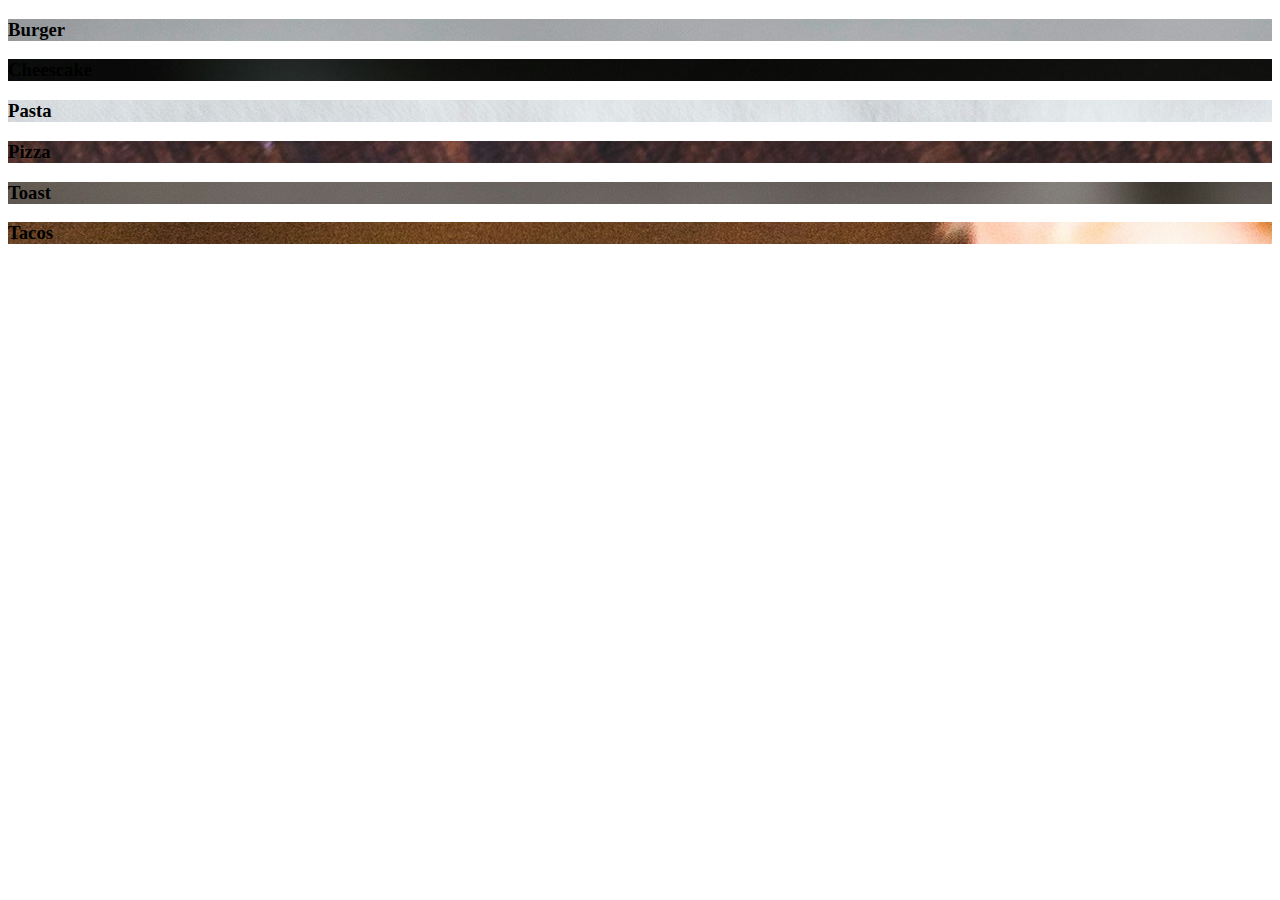
==== expanding.html @ 9feb0663 "Tue, Feb 27, 2024, 10:04 AM -08:00" ====
<!DOCTYPE html>
<html lang="en">
    <head>
        <title>Expanding</title>
        <link rel="stylesheet" href="css/expanding.css">
    </head>
    <body>
        <div class="container">
            <div class="panel" style="background-image: url('css/images/burger.jpg')">
                <h3>Burger</h3>
            </div>
            <div class="panel" style="background-image: url('css/images/cheescake.jpg')">
                <h3>Cheescake</h3>
            </div>
            <div class="panel" style="background-image: url('css/images/pasta.jpg')">
                <h3>Pasta</h3>
            </div>
            <div class="panel" style="background-image: url('css/images/pizza.jpg')">
                <h3>Pizza</h3>
            </div>
            <div class="panel" style="background-image: url('css/images/toast.jpg')">
                <h3>Toast</h3>
            </div>
                <div class="panel" style="background-image: url('css/images/tacos.jpg')">
            <h3>Tacos</h3>
            </div>
    </body>
</html>
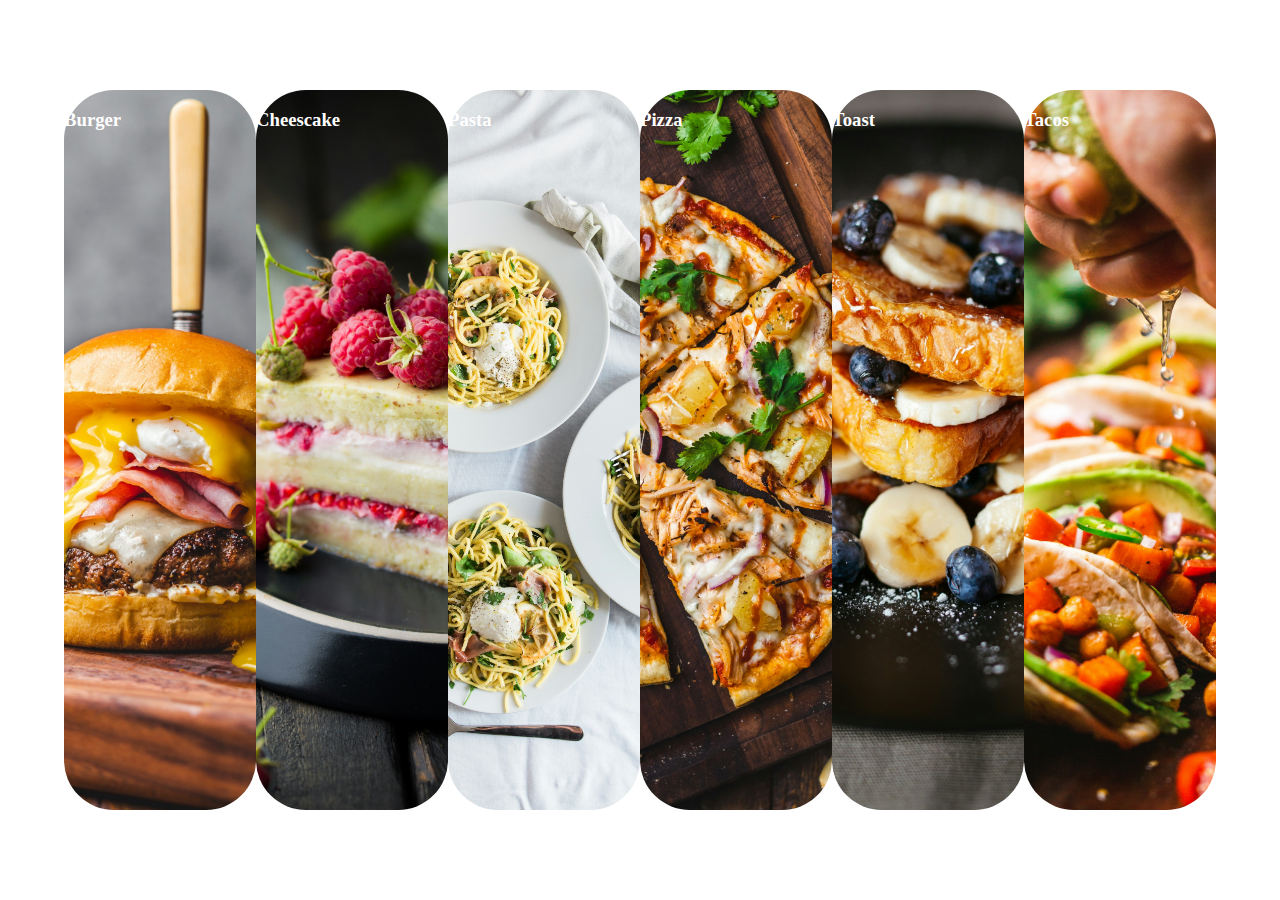
==== commit d4550186: "Tue, Feb 27, 2024, 10:24 AM -08:00" ====
--- a/expanding.html
+++ b/expanding.html
@@ -21,8 +21,9 @@
             <div class="panel" style="background-image: url('css/images/toast.jpg')">
                 <h3>Toast</h3>
             </div>
-                <div class="panel" style="background-image: url('css/images/tacos.jpg')">
-            <h3>Tacos</h3>
+            <div class="panel" style="background-image: url('css/images/tacos.jpg')">
+                <h3>Tacos</h3>
             </div>
+        </div>
     </body>
 </html>--- a/css/expanding.css
+++ b/css/expanding.css
@@ -0,0 +1,25 @@
+
+
+body{
+    height: 100vh;
+    display: flex;
+    align-items: center;
+    justify-content: center;
+    margin: 0;
+}
+
+.container {
+    width: 90vw;
+    display: flex;
+}
+
+.panel {
+    background-size: cover;
+    background-position: center;
+    background-repeat: no-repeat;
+    height: 80vh;
+    border-radius: 50px;
+    color: white;
+    cursor: pointer;
+    flex: 50;
+}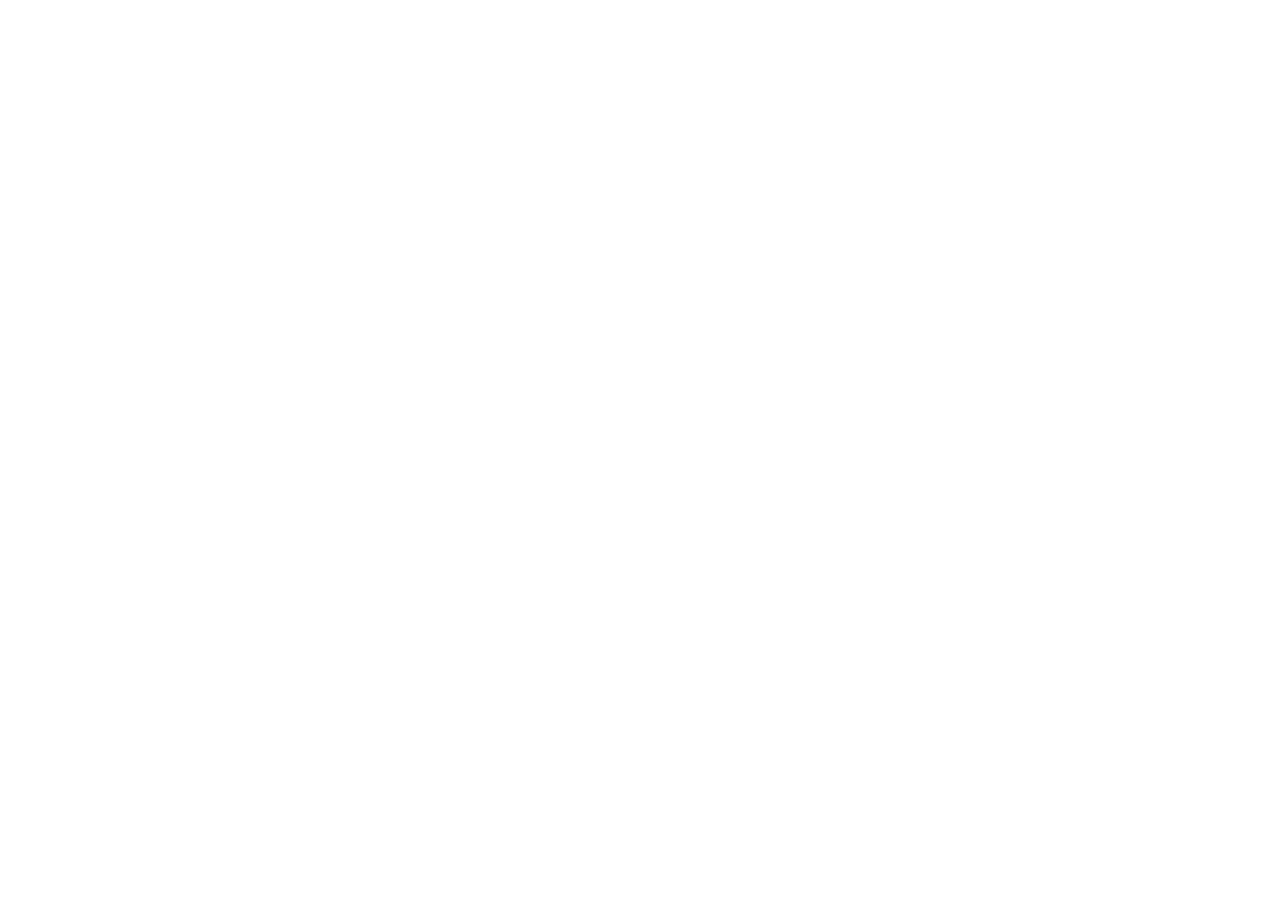
==== commit 44cb7049: "Tue, Feb 27, 2024, 5:09 PM -08:00" ====
--- a/expanding.html
+++ b/expanding.html
@@ -6,24 +6,7 @@
     </head>
     <body>
         <div class="container">
-            <div class="panel" style="background-image: url('css/images/burger.jpg')">
-                <h3>Burger</h3>
-            </div>
-            <div class="panel" style="background-image: url('css/images/cheescake.jpg')">
-                <h3>Cheescake</h3>
-            </div>
-            <div class="panel" style="background-image: url('css/images/pasta.jpg')">
-                <h3>Pasta</h3>
-            </div>
-            <div class="panel" style="background-image: url('css/images/pizza.jpg')">
-                <h3>Pizza</h3>
-            </div>
-            <div class="panel" style="background-image: url('css/images/toast.jpg')">
-                <h3>Toast</h3>
-            </div>
-            <div class="panel" style="background-image: url('css/images/tacos.jpg')">
-                <h3>Tacos</h3>
-            </div>
+
         </div>
     </body>
 </html>--- a/css/expanding.css
+++ b/css/expanding.css
@@ -21,5 +21,5 @@
     border-radius: 50px;
     color: white;
     cursor: pointer;
-    flex: 50;
+    flex: 0.5;
 }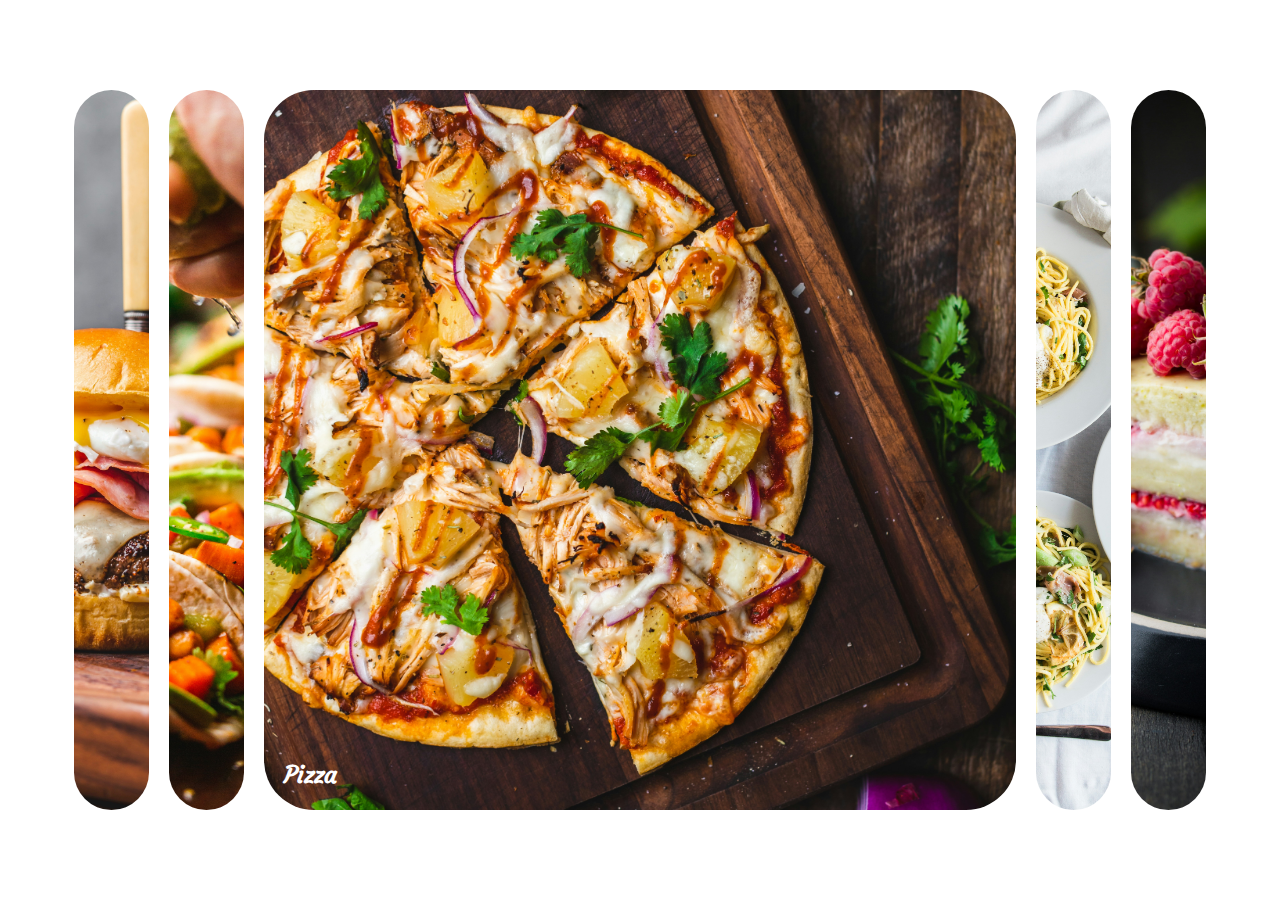
==== commit c78f6639: "expanding" ====
--- a/expanding.html
+++ b/expanding.html
@@ -6,7 +6,22 @@
     </head>
     <body>
         <div class="container">
-
+            <div class="panel" style="background-image: url('css/images/burger.jpg')">
+                <h3>Burger</h3>
+            </div>
+            <div class="panel" style="background-image: url('css/images/tacos.jpg')">
+                <h3>Tacos</h3>
+            </div>
+            <div class="panel active" style="background-image: url('css/images/pizza.jpg')">
+                <h3>Pizza</h3>
+            </div>
+            <div class="panel" style="background-image: url('css/images/pasta.jpg')">
+                <h3>Pasta</h3>
+            </div>
+            <div class="panel" style="background-image: url('css/images/cheescake.jpg')">
+                <h3>Cheesecake</h3>
+            </div>
         </div>
     </body>
+    <script src="js/expanding.js"></script>
 </html>--- a/css/expanding.css
+++ b/css/expanding.css
@@ -1,4 +1,9 @@
+@import url('https://fonts.googleapis.com/css2?family=Courgette&display=swap');
 
+
+* {
+    box-sizing: border-box;
+}
 
 body{
     height: 100vh;
@@ -6,6 +11,7 @@
     align-items: center;
     justify-content: center;
     margin: 0;
+    font-family: "Courgette", cursive;
 }
 
 .container {
@@ -22,4 +28,38 @@
     color: white;
     cursor: pointer;
     flex: 0.5;
+    margin: 10px;
+    position: relative;
+    transition: flex 1s ease-in;
+}
+
+.panel.active {
+    flex: 5;
+}
+
+.panel h3 {
+    font-size: 24px;
+    position: absolute;
+    bottom: 20px;
+    left: 20px;
+    margin: 0;
+    opacity: 0;
+}
+
+.panel.active h3 {
+    opacity: 1;
+    transition: opacity .6s ease-in 0.8s;
+}
+
+
+@media (max-width: 480px) {
+    .panel:nth-of-type(4){
+        display: none;
+    }
+    .panel:nth-of-type(5){
+        display: none;
+    }
+    .conatiner{
+        width: 100vw;
+    }
 }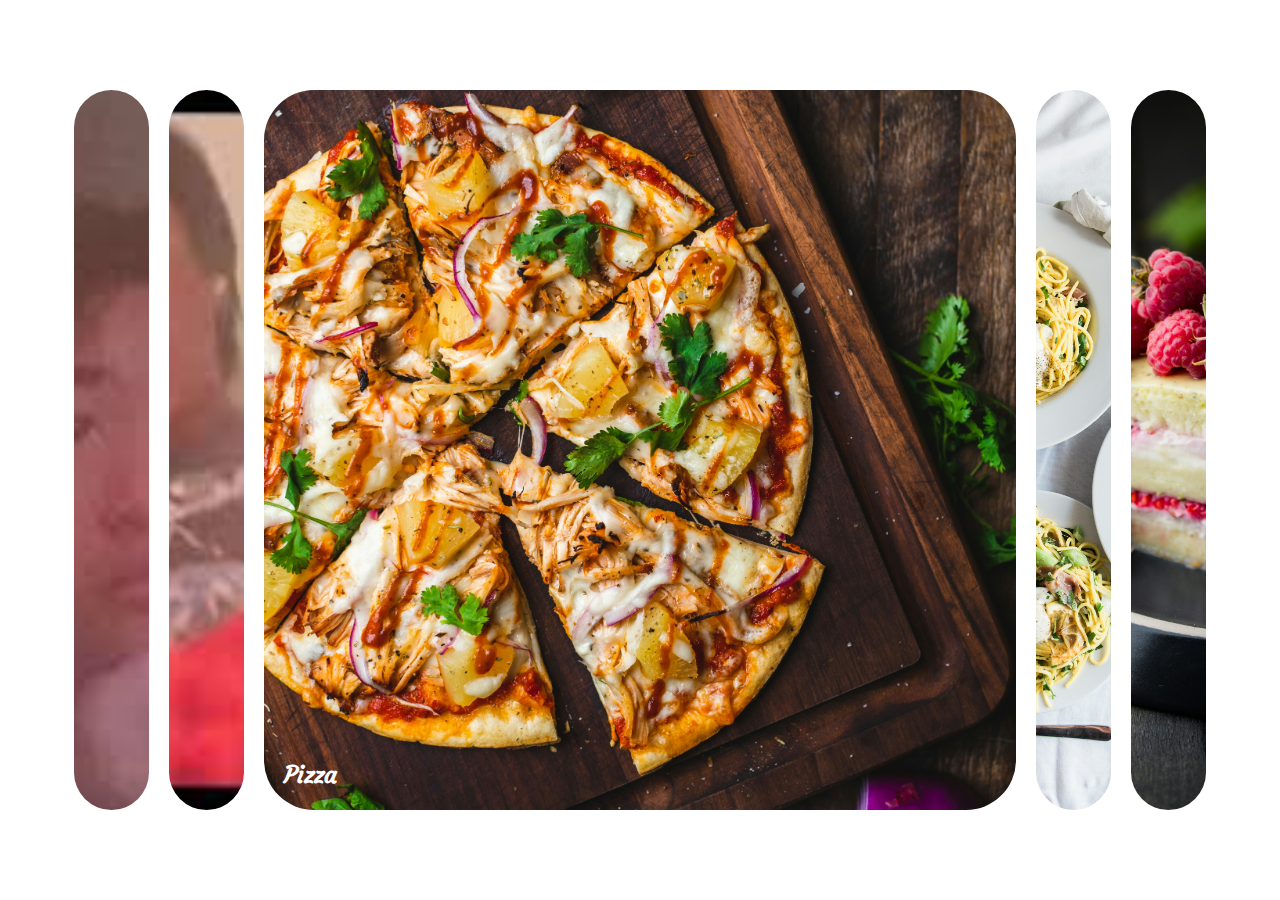
==== commit 2258df05: "Tue, Mar 5, 2024, 9:50 AM -08:00" ====
--- a/expanding.html
+++ b/expanding.html
@@ -6,10 +6,10 @@
     </head>
     <body>
         <div class="container">
-            <div class="panel" style="background-image: url('css/images/burger.jpg')">
+            <div class="panel" style="background-image: url('css/images/lance1.jpg')">
                 <h3>Burger</h3>
             </div>
-            <div class="panel" style="background-image: url('css/images/tacos.jpg')">
+            <div class="panel" style="background-image: url('css/images/lance.jpg')">
                 <h3>Tacos</h3>
             </div>
             <div class="panel active" style="background-image: url('css/images/pizza.jpg')">
--- a/css/expanding.css
+++ b/css/expanding.css
@@ -59,7 +59,7 @@
     .panel:nth-of-type(5){
         display: none;
     }
-    .conatiner{
+    .container{
         width: 100vw;
     }
 }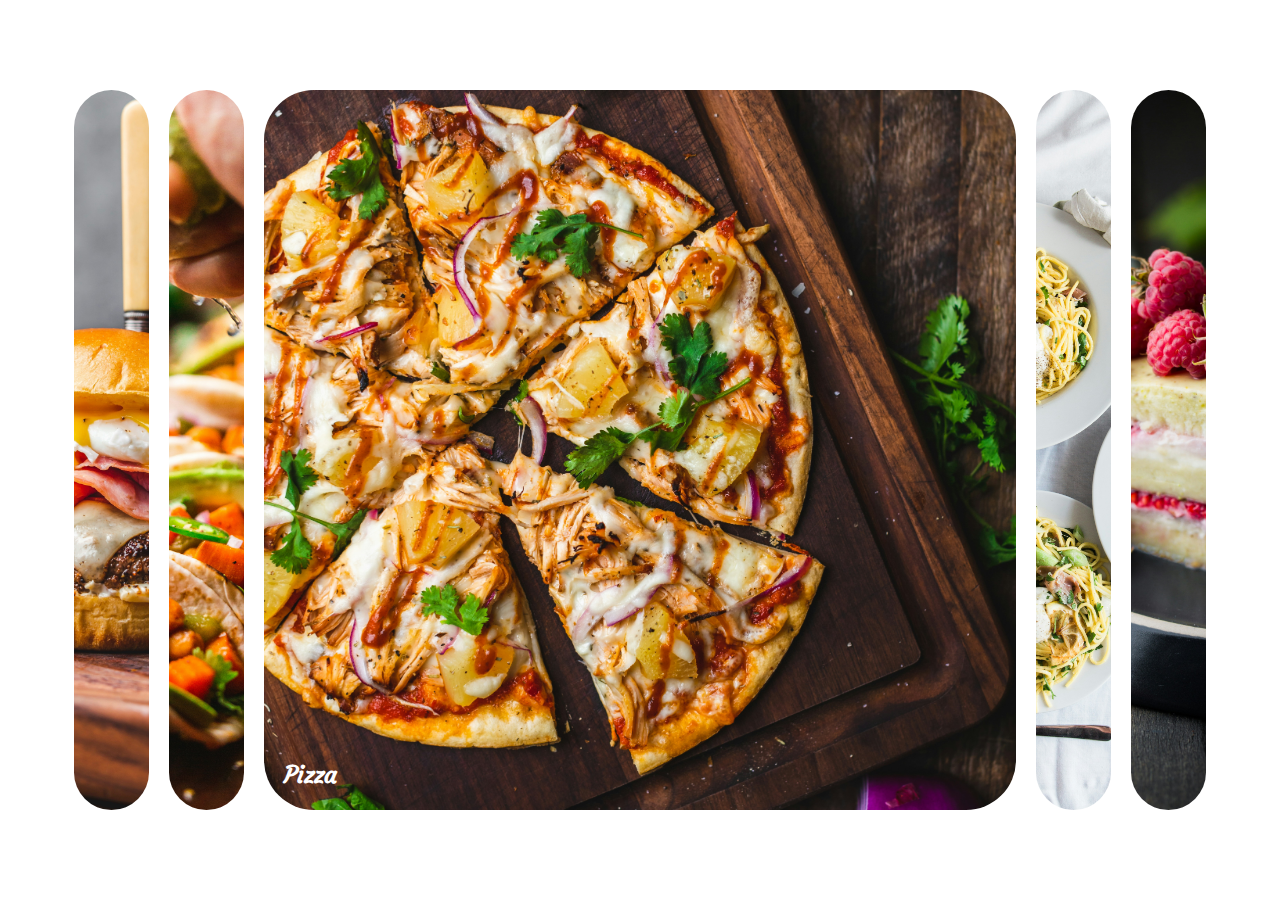
==== commit 3d8c7a02: "Landing Page" ====
--- a/expanding.html
+++ b/expanding.html
@@ -6,10 +6,10 @@
     </head>
     <body>
         <div class="container">
-            <div class="panel" style="background-image: url('css/images/lance1.jpg')">
+            <div class="panel" style="background-image: url('css/images/burger.jpg')">
                 <h3>Burger</h3>
             </div>
-            <div class="panel" style="background-image: url('css/images/lance.jpg')">
+            <div class="panel" style="background-image: url('css/images/tacos.jpg')">
                 <h3>Tacos</h3>
             </div>
             <div class="panel active" style="background-image: url('css/images/pizza.jpg')">
